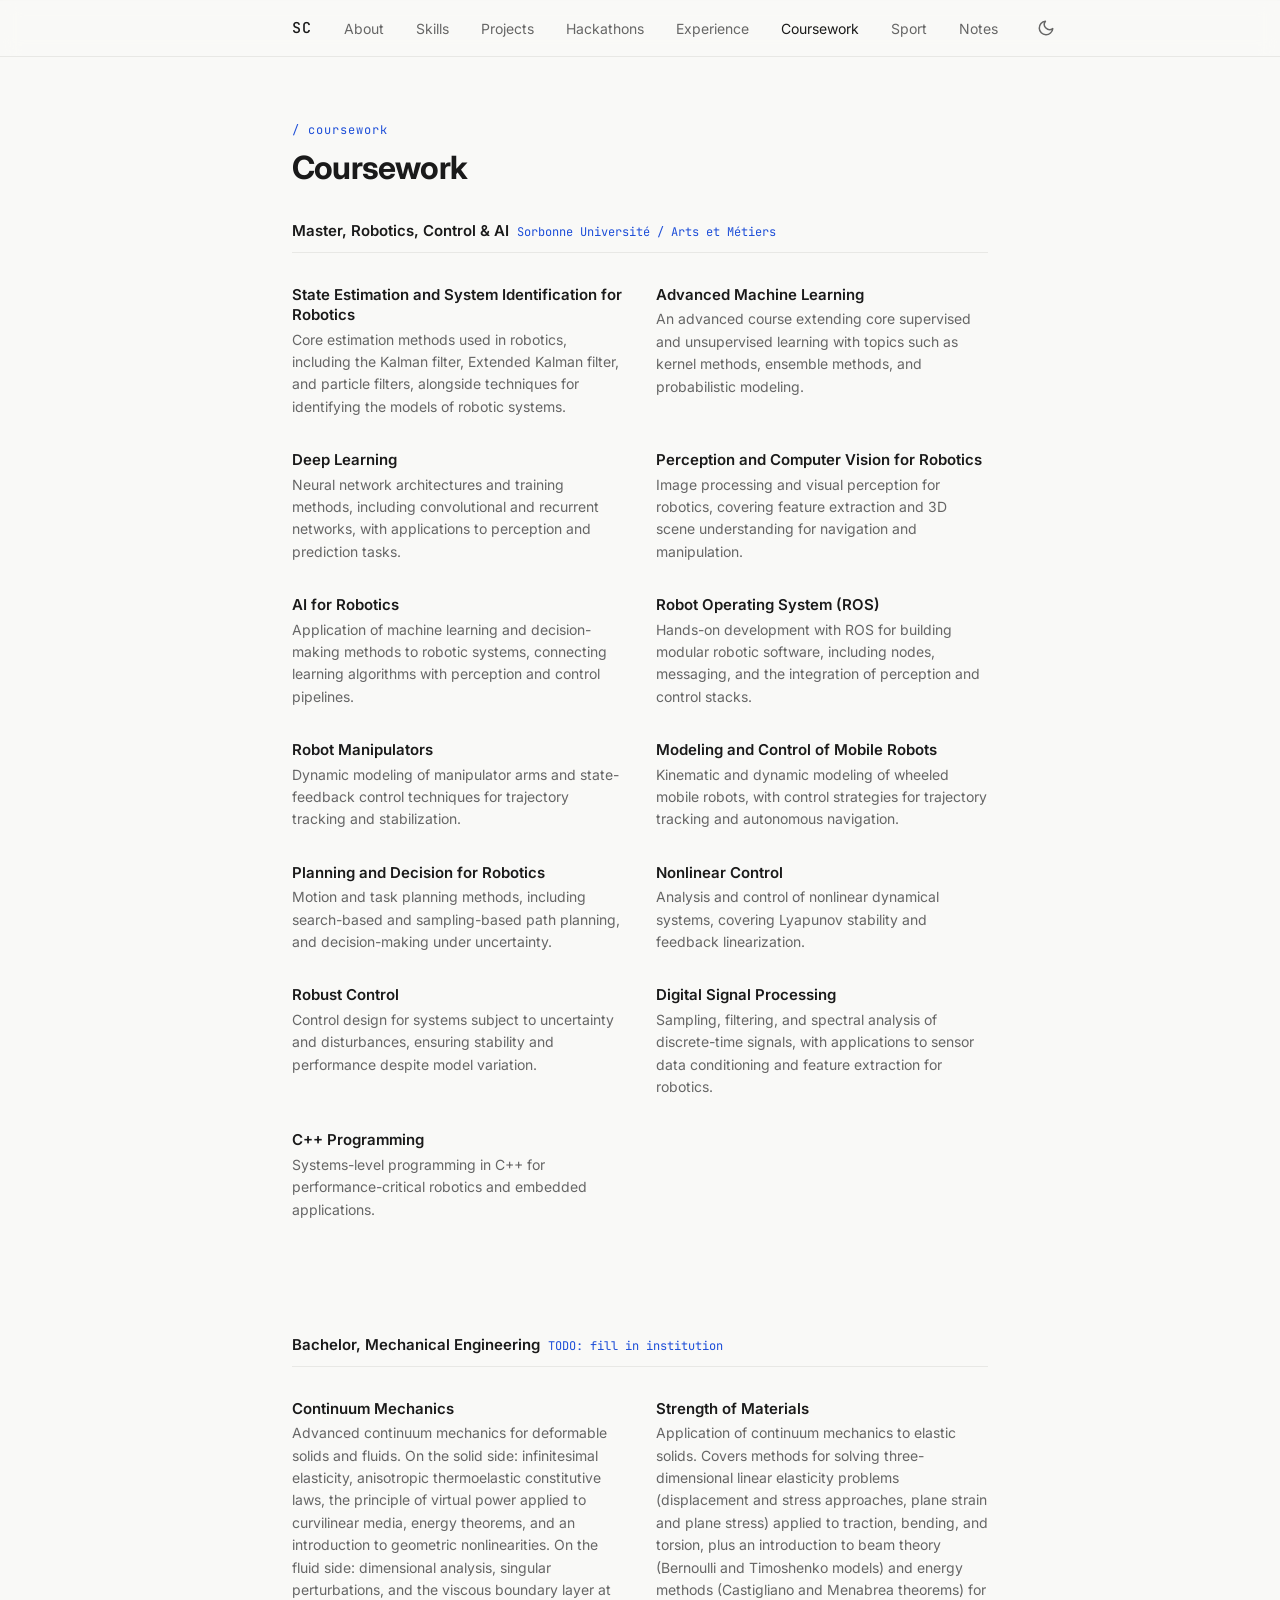
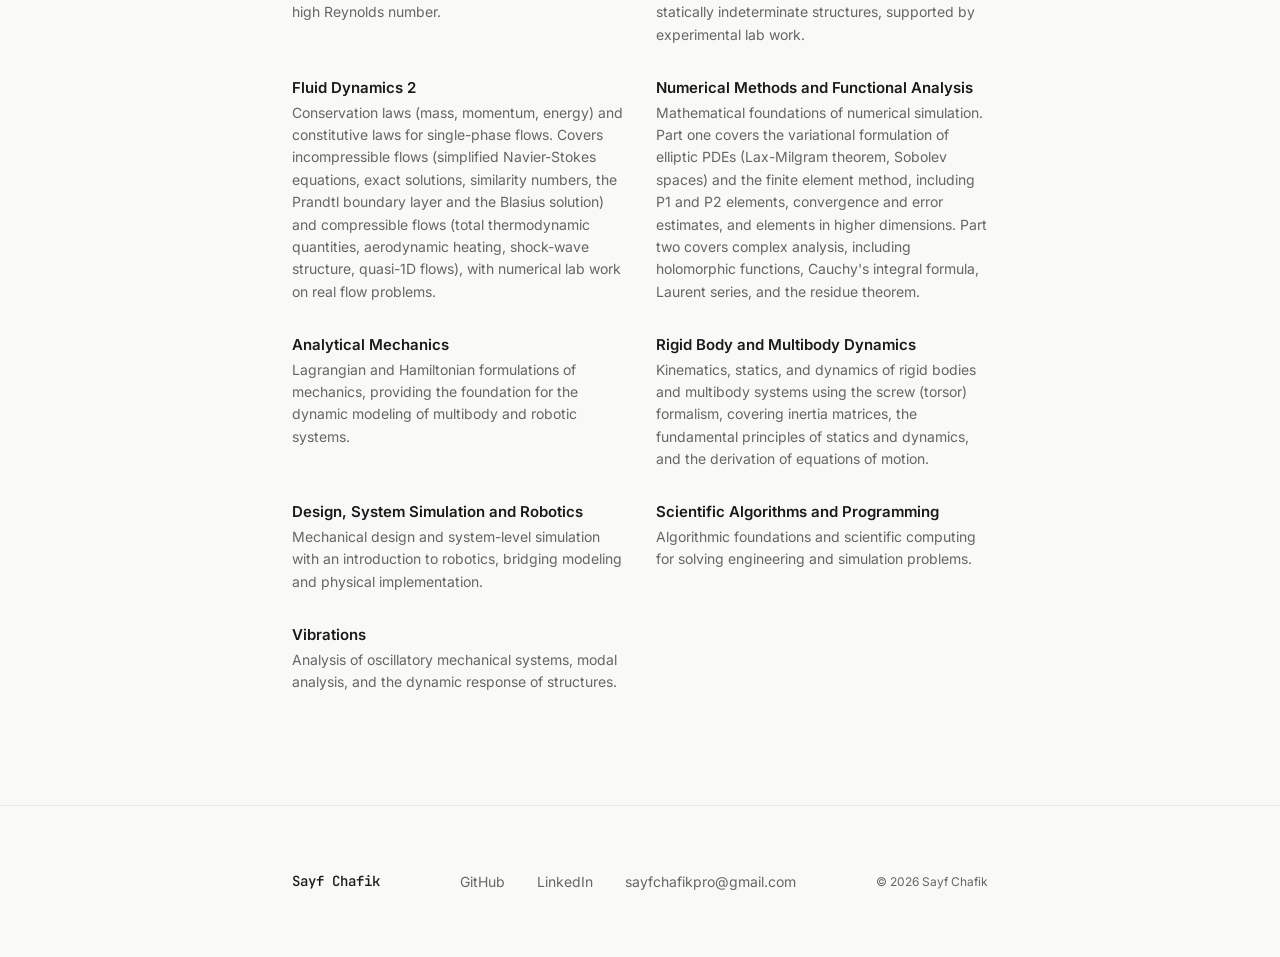
==== academics.html @ 3b920d7c "Move coursework to dedicated academics.html page" ====
<!DOCTYPE html>
<html lang="en" data-theme="light">
<head>
  <meta charset="UTF-8" />
  <meta name="viewport" content="width=device-width, initial-scale=1.0" />
  <title>Coursework | Sayf Chafik</title>
  <meta name="description" content="Relevant coursework from Sayf Chafik's Master's in Robotics, Control and AI (Sorbonne / Arts et Metiers) and Bachelor's in Mechanical Engineering." />
  <meta name="author" content="Sayf Chafik" />
  <link rel="canonical" href="https://sayfchafik.com/academics.html" />

  <script>
    (function () {
      var stored = localStorage.getItem('theme');
      var preferred = window.matchMedia('(prefers-color-scheme: dark)').matches ? 'dark' : 'light';
      document.documentElement.setAttribute('data-theme', stored || preferred);
    })();
  </script>

  <link rel="preconnect" href="https://fonts.googleapis.com" />
  <link rel="preconnect" href="https://fonts.gstatic.com" crossorigin />
  <link href="https://fonts.googleapis.com/css2?family=Inter:wght@400;500;600;700&family=JetBrains+Mono:wght@400;500&display=swap" rel="stylesheet" />
  <link rel="stylesheet" href="style.css" />
</head>
<body>

  <a class="skip-link" href="#main-content">Skip to main content</a>

  <header class="nav-wrapper" role="banner">
    <nav class="nav container" aria-label="Primary navigation">
      <a class="nav-logo" href="index.html" aria-label="Back to home">SC</a>

      <button class="nav-toggle" aria-label="Open menu" aria-expanded="false" aria-controls="nav-links">
        <span></span>
        <span></span>
        <span></span>
      </button>

      <ul class="nav-links" id="nav-links" role="list">
        <li><a href="index.html#about">About</a></li>
        <li><a href="index.html#skills">Skills</a></li>
        <li><a href="index.html#projects">Projects</a></li>
        <li><a href="index.html#hackathons">Hackathons</a></li>
        <li><a href="index.html#experience">Experience</a></li>
        <li><a href="academics.html" class="active">Coursework</a></li>
        <li><a href="index.html#sport">Sport</a></li>
        <li><a href="index.html#writing">Notes</a></li>
      </ul>

      <button class="theme-toggle" aria-label="Toggle dark / light mode">
        <svg class="icon-sun" aria-hidden="true" xmlns="http://www.w3.org/2000/svg" width="18" height="18" viewBox="0 0 24 24" fill="none" stroke="currentColor" stroke-width="2" stroke-linecap="round" stroke-linejoin="round">
          <circle cx="12" cy="12" r="5"/>
          <line x1="12" y1="1" x2="12" y2="3"/><line x1="12" y1="21" x2="12" y2="23"/>
          <line x1="4.22" y1="4.22" x2="5.64" y2="5.64"/><line x1="18.36" y1="18.36" x2="19.78" y2="19.78"/>
          <line x1="1" y1="12" x2="3" y2="12"/><line x1="21" y1="12" x2="23" y2="12"/>
          <line x1="4.22" y1="19.78" x2="5.64" y2="18.36"/><line x1="18.36" y1="5.64" x2="19.78" y2="4.22"/>
        </svg>
        <svg class="icon-moon" aria-hidden="true" xmlns="http://www.w3.org/2000/svg" width="18" height="18" viewBox="0 0 24 24" fill="none" stroke="currentColor" stroke-width="2" stroke-linecap="round" stroke-linejoin="round">
          <path d="M21 12.79A9 9 0 1 1 11.21 3 7 7 0 0 0 21 12.79z"/>
        </svg>
      </button>
    </nav>
  </header>

  <main id="main-content">
    <section class="section section-page" aria-labelledby="academics-heading">
      <div class="container">
        <p class="section-label mono">/ coursework</p>
        <h1 id="academics-heading" class="section-title">Coursework</h1>
        <ul id="academics-list" class="academics-list" aria-label="Relevant coursework">
          <noscript>
            <p>Enable JavaScript to view coursework, or see <a href="data/academics.json">academics.json</a>.</p>
          </noscript>
        </ul>
      </div>
    </section>
  </main>

  <footer class="footer" role="contentinfo">
    <div class="container footer-inner">
      <span class="footer-name mono">Sayf Chafik</span>
      <nav class="footer-links" aria-label="Social and contact links">
        <a href="https://github.com/sayfcha" target="_blank" rel="noopener noreferrer">GitHub</a>
        <a href="https://www.linkedin.com/in/sayf-chafik/" target="_blank" rel="noopener noreferrer">LinkedIn</a>
        <a href="mailto:sayfchafikpro@gmail.com">sayfchafikpro@gmail.com</a>
      </nav>
      <p class="footer-copy">
        <span aria-hidden="true">&copy;</span>
        <span id="year"></span> Sayf Chafik
      </p>
    </div>
  </footer>

  <script src="main.js"></script>
  <script>
    document.getElementById('year').textContent = new Date().getFullYear();
  </script>
</body>
</html>
---- style.css ----
/* ============================================================
   DESIGN TOKENS
   ============================================================ */
:root {
  /* Colors: Light mode */
  --bg:          #f9f9f7;
  --bg-2:        #f2f2ef;
  --text:        #1a1a1a;
  --text-2:      #666666;
  --accent:      #1d4ed8;
  --border:      #e8e8e5;
  --card-bg:     #ffffff;
  --chip-bg:     #f0f0ed;

  /* Typography */
  --font:  'Inter', -apple-system, BlinkMacSystemFont, 'Segoe UI', system-ui, sans-serif;
  --mono:  'JetBrains Mono', 'Fira Code', 'Cascadia Code', ui-monospace, monospace;

  /* Spacing */
  --sp-xs:   0.25rem;
  --sp-sm:   0.5rem;
  --sp-md:   1rem;
  --sp-lg:   2rem;
  --sp-xl:   4rem;
  --sp-2xl:  7rem;

  /* Layout */
  --max-w:       760px;
  --nav-h:       3.5rem;
  --radius:      6px;
  --radius-sm:   4px;

  --transition:  150ms ease;
}

[data-theme="dark"] {
  --bg:          #0f0f0f;
  --bg-2:        #1a1a1a;
  --text:        #ebebeb;
  --text-2:      #888888;
  --accent:      #7eb3f5;
  --border:      #272727;
  --card-bg:     #171717;
  --chip-bg:     #202020;
}


/* ============================================================
   RESET & BASE
   ============================================================ */
*, *::before, *::after {
  box-sizing: border-box;
  margin: 0;
  padding: 0;
}

html {
  scroll-behavior: smooth;
  scroll-padding-top: calc(var(--nav-h) + 1.5rem);
  -webkit-text-size-adjust: 100%;
  text-size-adjust: 100%;
}

body {
  font-family: var(--font);
  font-size: 1rem;
  line-height: 1.65;
  color: var(--text);
  background-color: var(--bg);
  transition: background-color 200ms ease, color 200ms ease;
}

img {
  max-width: 100%;
  display: block;
}

a {
  color: inherit;
  text-decoration: none;
}

ul, ol {
  list-style: none;
}

button {
  cursor: pointer;
  background: none;
  border: none;
  font: inherit;
  color: inherit;
}

/* ============================================================
   ACCESSIBILITY
   ============================================================ */
.skip-link {
  position: absolute;
  top: -100%;
  left: var(--sp-md);
  z-index: 9999;
  background: var(--accent);
  color: #fff;
  padding: 0.5rem 1rem;
  border-radius: var(--radius);
  font-size: 0.875rem;
  font-weight: 600;
  transition: top 200ms ease;
}
.skip-link:focus {
  top: var(--sp-sm);
}

:focus-visible {
  outline: 2px solid var(--accent);
  outline-offset: 3px;
  border-radius: var(--radius-sm);
}

.sr-only {
  position: absolute;
  width: 1px;
  height: 1px;
  overflow: hidden;
  clip: rect(0 0 0 0);
  white-space: nowrap;
}


/* ============================================================
   UTILITIES
   ============================================================ */
.container {
  width: 100%;
  max-width: var(--max-w);
  margin: 0 auto;
  padding: 0 var(--sp-lg);
}

.mono {
  font-family: var(--mono);
}


/* ============================================================
   NAVIGATION
   ============================================================ */
.nav-wrapper {
  position: fixed;
  inset: 0 0 auto 0;
  z-index: 100;
  background: color-mix(in srgb, var(--bg) 85%, transparent);
  backdrop-filter: blur(10px);
  -webkit-backdrop-filter: blur(10px);
  border-bottom: 1px solid var(--border);
  transition: background 200ms ease;
}

.nav {
  display: flex;
  align-items: center;
  height: var(--nav-h);
  gap: var(--sp-lg);
}

.nav-logo {
  font-family: var(--mono);
  font-size: 0.9375rem;
  font-weight: 500;
  letter-spacing: 0.06em;
  color: var(--text);
  flex-shrink: 0;
  transition: color var(--transition);
}
.nav-logo:hover { color: var(--accent); }

.nav-links {
  display: flex;
  align-items: center;
  gap: var(--sp-lg);
  flex: 1;
}

.nav-links a {
  font-size: 0.875rem;
  color: var(--text-2);
  white-space: nowrap;
  transition: color var(--transition);
}
.nav-links a:hover,
.nav-links a.active {
  color: var(--text);
}

.theme-toggle {
  margin-left: auto;
  display: flex;
  align-items: center;
  justify-content: center;
  width: 2rem;
  height: 2rem;
  flex-shrink: 0;
  color: var(--text-2);
  border-radius: var(--radius-sm);
  transition: color var(--transition);
}
.theme-toggle:hover { color: var(--text); }
.theme-toggle svg { display: block; }

/* Show sun in dark mode, moon in light mode */
[data-theme="light"] .icon-sun  { display: none; }
[data-theme="light"] .icon-moon { display: block; }
[data-theme="dark"]  .icon-sun  { display: block; }
[data-theme="dark"]  .icon-moon { display: none; }

.nav-toggle {
  display: none;
  flex-direction: column;
  justify-content: center;
  gap: 5px;
  width: 2rem;
  height: 2rem;
  flex-shrink: 0;
}
.nav-toggle span {
  display: block;
  width: 20px;
  height: 2px;
  background: var(--text);
  border-radius: 1px;
  transition: transform 200ms ease, opacity 200ms ease;
}
.nav-toggle[aria-expanded="true"] span:nth-child(1) {
  transform: translateY(7px) rotate(45deg);
}
.nav-toggle[aria-expanded="true"] span:nth-child(2) {
  opacity: 0;
}
.nav-toggle[aria-expanded="true"] span:nth-child(3) {
  transform: translateY(-7px) rotate(-45deg);
}


/* ============================================================
   SECTION SHELL
   ============================================================ */
.section {
  padding: var(--sp-2xl) 0;
  border-top: 1px solid var(--border);
}

.section-full {
  min-height: 100svh;
  display: flex;
  align-items: center;
  padding-top: calc(var(--nav-h) + var(--sp-xl));
  padding-bottom: var(--sp-xl);
}

.section-page {
  padding-top: calc(var(--nav-h) + var(--sp-xl));
}

.section-label {
  font-size: 0.75rem;
  letter-spacing: 0.08em;
  color: var(--accent);
  margin-bottom: var(--sp-sm);
}

.section-title {
  font-size: clamp(1.5rem, 3vw, 2rem);
  font-weight: 700;
  letter-spacing: -0.025em;
  color: var(--text);
  margin-bottom: var(--sp-lg);
  line-height: 1.2;
}


/* ============================================================
   HERO
   ============================================================ */
.hero-inner {
  display: flex;
  align-items: flex-start;
  justify-content: space-between;
  gap: var(--sp-2xl);
}

.hero-text {
  flex: 1;
  min-width: 0;
}

.hero-label {
  font-size: 0.8125rem;
  color: var(--text-2);
  letter-spacing: 0.04em;
  margin-bottom: var(--sp-md);
}

.hero-name {
  font-size: clamp(3rem, 8vw, 5.5rem);
  font-weight: 700;
  letter-spacing: -0.045em;
  line-height: 1.04;
  color: var(--text);
  margin-bottom: var(--sp-lg);
}

.hero-intro {
  font-size: 1.0625rem;
  line-height: 1.65;
  color: var(--text-2);
  max-width: 52ch;
  margin-bottom: var(--sp-xl);
}

.hero-links {
  display: flex;
  flex-wrap: wrap;
  gap: var(--sp-sm);
}

.hero-link {
  display: inline-flex;
  align-items: center;
  gap: 0.4rem;
  padding: 0.5rem 0.9rem;
  border: 1px solid var(--border);
  border-radius: var(--radius);
  font-size: 0.875rem;
  color: var(--text-2);
  transition: border-color var(--transition), color var(--transition), background-color var(--transition);
}
.hero-link svg { flex-shrink: 0; }
.hero-link:hover {
  border-color: var(--text-2);
  color: var(--text);
}
.hero-link--accent {
  border-color: var(--accent);
  color: var(--accent);
}
.hero-link--accent:hover {
  background-color: var(--accent);
  color: #fff;
  border-color: var(--accent);
}

.hero-avatar {
  flex-shrink: 0;
  position: relative;
}

.hero-avatar img {
  width: 160px;
  height: 160px;
  object-fit: cover;
  border-radius: var(--radius);
  border: 1px solid var(--border);
}

.avatar-fallback {
  display: none;
  width: 160px;
  height: 160px;
  border-radius: var(--radius);
  border: 1px solid var(--border);
  background: var(--bg-2);
  align-items: center;
  justify-content: center;
  font-family: var(--mono);
  font-size: 1.75rem;
  font-weight: 500;
  letter-spacing: 0.05em;
  color: var(--text-2);
}


/* ============================================================
   ABOUT
   ============================================================ */
.about-text {
  display: flex;
  flex-direction: column;
  gap: var(--sp-md);
  max-width: 62ch;
}

.about-text p {
  color: var(--text-2);
  line-height: 1.72;
}


/* ============================================================
   SKILLS
   ============================================================ */
.skills-grid {
  display: grid;
  grid-template-columns: repeat(auto-fill, minmax(230px, 1fr));
  gap: var(--sp-md);
}

.skill-card {
  padding: var(--sp-md) var(--sp-lg);
  border: 1px solid var(--border);
  border-radius: var(--radius);
  background: var(--card-bg);
}

.skill-card-title {
  font-size: 0.6875rem;
  font-weight: 600;
  text-transform: uppercase;
  letter-spacing: 0.1em;
  color: var(--text-2);
  margin-bottom: var(--sp-md);
}

.skill-tags {
  display: flex;
  flex-wrap: wrap;
  gap: var(--sp-xs) var(--sp-sm);
}

.chip {
  display: inline-block;
  font-family: var(--mono);
  font-size: 0.75rem;
  line-height: 1;
  padding: 0.3rem 0.55rem;
  border: 1px solid var(--border);
  border-radius: var(--radius-sm);
  background: var(--chip-bg);
  color: var(--text);
  transition: border-color var(--transition), color var(--transition);
  white-space: nowrap;
}
.chip:hover {
  border-color: var(--accent);
  color: var(--accent);
}


/* ============================================================
   PROJECTS
   ============================================================ */
.projects-list {
  display: flex;
  flex-direction: column;
  list-style: none;
}

.project-row {
  display: flex;
  flex-direction: column;
  gap: var(--sp-sm);
  padding: var(--sp-lg) 0;
  border-bottom: 1px solid var(--border);
}
.project-row:first-child {
  border-top: 1px solid var(--border);
}

.project-row-top {
  display: flex;
  align-items: baseline;
  justify-content: space-between;
  gap: var(--sp-md);
}

.project-row-name {
  font-size: 1rem;
  font-weight: 600;
  letter-spacing: -0.01em;
  color: var(--text);
}

.project-row-links {
  display: flex;
  align-items: center;
  gap: var(--sp-sm);
  flex-shrink: 0;
}

.project-ext-link {
  display: flex;
  align-items: center;
  color: var(--text-2);
  transition: color var(--transition);
}
.project-ext-link svg { width: 1rem; height: 1rem; }
.project-ext-link:hover { color: var(--text); }

.project-row-summary {
  font-size: 0.9375rem;
  color: var(--text-2);
  line-height: 1.5;
  max-width: 60ch;
}

.project-row-stack {
  display: flex;
  flex-wrap: wrap;
  gap: var(--sp-xs) 0.375rem;
}


/* ============================================================
   EXPERIENCE TIMELINE
   ============================================================ */
.timeline {
  position: relative;
  padding-left: 1.375rem;
}

.timeline::before {
  content: '';
  position: absolute;
  left: 0;
  top: 0.625rem;
  bottom: 0;
  width: 1px;
  background: var(--border);
}

.timeline-item {
  position: relative;
  padding-bottom: var(--sp-xl);
}
.timeline-item:last-child {
  padding-bottom: 0;
}

.timeline-item::before {
  content: '';
  position: absolute;
  left: calc(-1.375rem - 4px);
  top: 0.5625rem;
  width: 9px;
  height: 9px;
  border-radius: 50%;
  background: var(--bg);
  border: 2px solid var(--text-2);
}

.timeline-header {
  display: flex;
  flex-wrap: wrap;
  align-items: baseline;
  column-gap: var(--sp-sm);
  row-gap: 0;
  margin-bottom: var(--sp-xs);
}

.timeline-role {
  font-size: 1.0625rem;
  font-weight: 600;
  color: var(--text);
}

.timeline-sep {
  font-size: 0.8125rem;
  color: var(--text-2);
}

.timeline-org {
  font-size: 0.9375rem;
  font-weight: 500;
  color: var(--accent);
  transition: opacity var(--transition);
}
a.timeline-org:hover { opacity: 0.75; }

.timeline-meta {
  display: flex;
  flex-wrap: wrap;
  gap: var(--sp-sm);
  margin-bottom: var(--sp-md);
}

.timeline-dates,
.timeline-location {
  font-family: var(--mono);
  font-size: 0.75rem;
  color: var(--text-2);
}

.timeline-location::before {
  content: '·';
  margin-right: var(--sp-sm);
  color: var(--border);
}

.timeline-bullets {
  display: flex;
  flex-direction: column;
  gap: 0.4rem;
}

.timeline-bullet {
  position: relative;
  padding-left: 1rem;
  font-size: 0.9375rem;
  color: var(--text-2);
  line-height: 1.55;
}
.timeline-bullet::before {
  content: '';
  position: absolute;
  left: 0;
  top: 0.65em;
  width: 5px;
  height: 1px;
  background: var(--text-2);
  opacity: 0.4;
}


/* ============================================================
   ACADEMICS
   ============================================================ */
.academics-list {
  display: flex;
  flex-direction: column;
  gap: var(--sp-2xl);
  list-style: none;
}

.academics-level-header {
  display: flex;
  flex-wrap: wrap;
  align-items: baseline;
  gap: var(--sp-sm);
  margin-bottom: var(--sp-lg);
  padding-bottom: var(--sp-sm);
  border-bottom: 1px solid var(--border);
}

.academics-level-name {
  font-size: 0.9375rem;
  font-weight: 600;
  color: var(--text);
}

.academics-level-institution {
  font-family: var(--mono);
  font-size: 0.75rem;
  color: var(--accent);
}

.academics-courses {
  display: grid;
  grid-template-columns: repeat(2, 1fr);
  gap: var(--sp-lg);
  list-style: none;
}

.academics-item {
  display: flex;
  flex-direction: column;
  gap: 0.2rem;
}

.academics-code {
  font-family: var(--mono);
  font-size: 0.75rem;
  font-weight: 500;
  color: var(--accent);
  letter-spacing: 0.03em;
}

.academics-title {
  font-size: 0.9375rem;
  font-weight: 600;
  color: var(--text);
  line-height: 1.35;
}

.academics-desc {
  font-size: 0.875rem;
  color: var(--text-2);
  line-height: 1.6;
}


/* ============================================================
   HACKATHONS
   ============================================================ */
.hackathons-list {
  display: flex;
  flex-direction: column;
}

.hackathon-item {
  display: grid;
  grid-template-rows: auto auto auto auto;
  padding: var(--sp-lg) 0;
  border-bottom: 1px solid var(--border);
  gap: var(--sp-xs);
}
.hackathon-item:first-child {
  border-top: 1px solid var(--border);
}

.hackathon-top {
  display: flex;
  align-items: baseline;
  justify-content: space-between;
  gap: var(--sp-md);
  flex-wrap: wrap;
}

.hackathon-name {
  font-size: 1.0625rem;
  font-weight: 600;
  letter-spacing: -0.015em;
  color: var(--text);
}

.hackathon-rank {
  font-family: var(--mono);
  font-size: 0.75rem;
  font-weight: 500;
  color: var(--accent);
  white-space: nowrap;
  flex-shrink: 0;
}

.hackathon-meta {
  font-family: var(--mono);
  font-size: 0.75rem;
  color: var(--text-2);
}

.hackathon-meta span + span::before {
  content: ' · ';
}

.hackathon-what {
  font-size: 0.9375rem;
  color: var(--text-2);
  line-height: 1.55;
  padding-top: var(--sp-xs);
}

.hackathon-stack {
  display: flex;
  flex-wrap: wrap;
  gap: var(--sp-xs) 0.375rem;
  padding-top: var(--sp-xs);
}

.hackathon-link {
  display: inline-flex;
  align-items: center;
  gap: 0.3rem;
  font-family: var(--mono);
  font-size: 0.7188rem;
  color: var(--text-2);
  border: 1px solid var(--border);
  border-radius: var(--radius-sm);
  padding: 0.2rem 0.55rem;
  margin-top: var(--sp-xs);
  align-self: flex-start;
  transition: color var(--transition), border-color var(--transition);
}
.hackathon-link svg { width: 0.875rem; height: 0.875rem; }
.hackathon-link:hover {
  color: var(--text);
  border-color: var(--text-2);
}


/* ============================================================
   SPORT
   ============================================================ */
.sport-list {
  display: flex;
  flex-direction: column;
}

.sport-item {
  display: flex;
  align-items: baseline;
  gap: var(--sp-md);
  padding: var(--sp-md) 0;
  border-bottom: 1px solid var(--border);
  flex-wrap: wrap;
}
.sport-item:first-child {
  border-top: 1px solid var(--border);
}

.sport-discipline {
  font-family: var(--mono);
  font-size: 0.8125rem;
  font-weight: 500;
  color: var(--text);
  min-width: 8rem;
  flex-shrink: 0;
}

.sport-detail {
  font-size: 0.9375rem;
  color: var(--text-2);
  flex: 1;
}

.sport-stat {
  font-family: var(--mono);
  font-size: 0.875rem;
  font-weight: 500;
  color: var(--accent);
  white-space: nowrap;
}

.sport-note {
  font-size: 0.8125rem;
  color: var(--text-2);
  font-style: italic;
  width: 100%;
  padding-left: calc(8rem + var(--sp-md));
}


/* ============================================================
   WRITING
   ============================================================ */
.writing-empty {
  font-size: 0.9375rem;
  color: var(--text-2);
  font-style: italic;
}

.writing-list {
  display: flex;
  flex-direction: column;
}

.writing-item {
  display: flex;
  align-items: baseline;
  gap: var(--sp-lg);
  padding: var(--sp-sm) 0;
  border-bottom: 1px solid var(--border);
}
.writing-item:first-child {
  border-top: 1px solid var(--border);
}

.writing-item time {
  font-size: 0.75rem;
  color: var(--text-2);
  flex-shrink: 0;
}

.writing-item a {
  font-size: 0.9375rem;
  color: var(--text);
  transition: color var(--transition);
}
.writing-item a:hover { color: var(--accent); }


/* ============================================================
   FOOTER
   ============================================================ */
.footer {
  border-top: 1px solid var(--border);
  padding: var(--sp-xl) 0;
}

.footer-inner {
  display: flex;
  flex-wrap: wrap;
  align-items: center;
  justify-content: space-between;
  gap: var(--sp-md) var(--sp-lg);
}

.footer-name {
  font-size: 0.875rem;
  font-weight: 500;
  color: var(--text);
}

.footer-links {
  display: flex;
  flex-wrap: wrap;
  gap: var(--sp-lg);
}

.footer-links a {
  font-size: 0.875rem;
  color: var(--text-2);
  transition: color var(--transition);
}
.footer-links a:hover { color: var(--text); }

.footer-copy {
  font-size: 0.75rem;
  color: var(--text-2);
}


/* ============================================================
   FADE-IN ANIMATION
   ============================================================ */
@media (prefers-reduced-motion: no-preference) {
  .fade-in {
    opacity: 0;
    transform: translateY(14px);
    transition: opacity 480ms ease, transform 480ms ease;
  }
  .fade-in.visible {
    opacity: 1;
    transform: none;
  }
}


/* ============================================================
   RESPONSIVE: TABLET
   ============================================================ */
@media (max-width: 720px) {
  :root {
    --sp-2xl: 4rem;
    --sp-xl:  2.5rem;
  }

  .academics-courses {
    grid-template-columns: 1fr;
  }
}


/* ============================================================
   RESPONSIVE: MOBILE
   ============================================================ */
@media (max-width: 560px) {
  :root {
    --sp-lg: 1.25rem;
  }

  .container {
    padding: 0 var(--sp-md);
  }

  /* Hamburger nav */
  .nav-toggle {
    display: flex;
    margin-left: auto;
  }

  .theme-toggle {
    order: 3;
  }

  .nav-links {
    display: none;
    position: fixed;
    inset: var(--nav-h) 0 auto 0;
    flex-direction: column;
    align-items: flex-start;
    gap: var(--sp-sm);
    padding: var(--sp-md) var(--sp-lg);
    background: var(--bg);
    border-bottom: 1px solid var(--border);
    z-index: 99;
  }
  .nav-links.open {
    display: flex;
  }
  .nav-links a {
    font-size: 1rem;
    padding: var(--sp-xs) 0;
  }

  /* Hero stacks: avatar above, text below */
  .hero-inner {
    flex-direction: column-reverse;
    gap: var(--sp-lg);
  }

  .hero-avatar img,
  .avatar-fallback {
    width: 100px;
    height: 100px;
  }

  .hero-name {
    font-size: clamp(2.75rem, 13vw, 3.5rem);
  }

  /* Skills: single column */
  .skills-grid {
    grid-template-columns: 1fr;
  }

  /* Sport: stack on mobile */
  .sport-discipline {
    min-width: unset;
    width: 100%;
  }
  .sport-note {
    padding-left: 0;
  }

  /* Footer */
  .footer-inner {
    flex-direction: column;
    align-items: flex-start;
  }
}
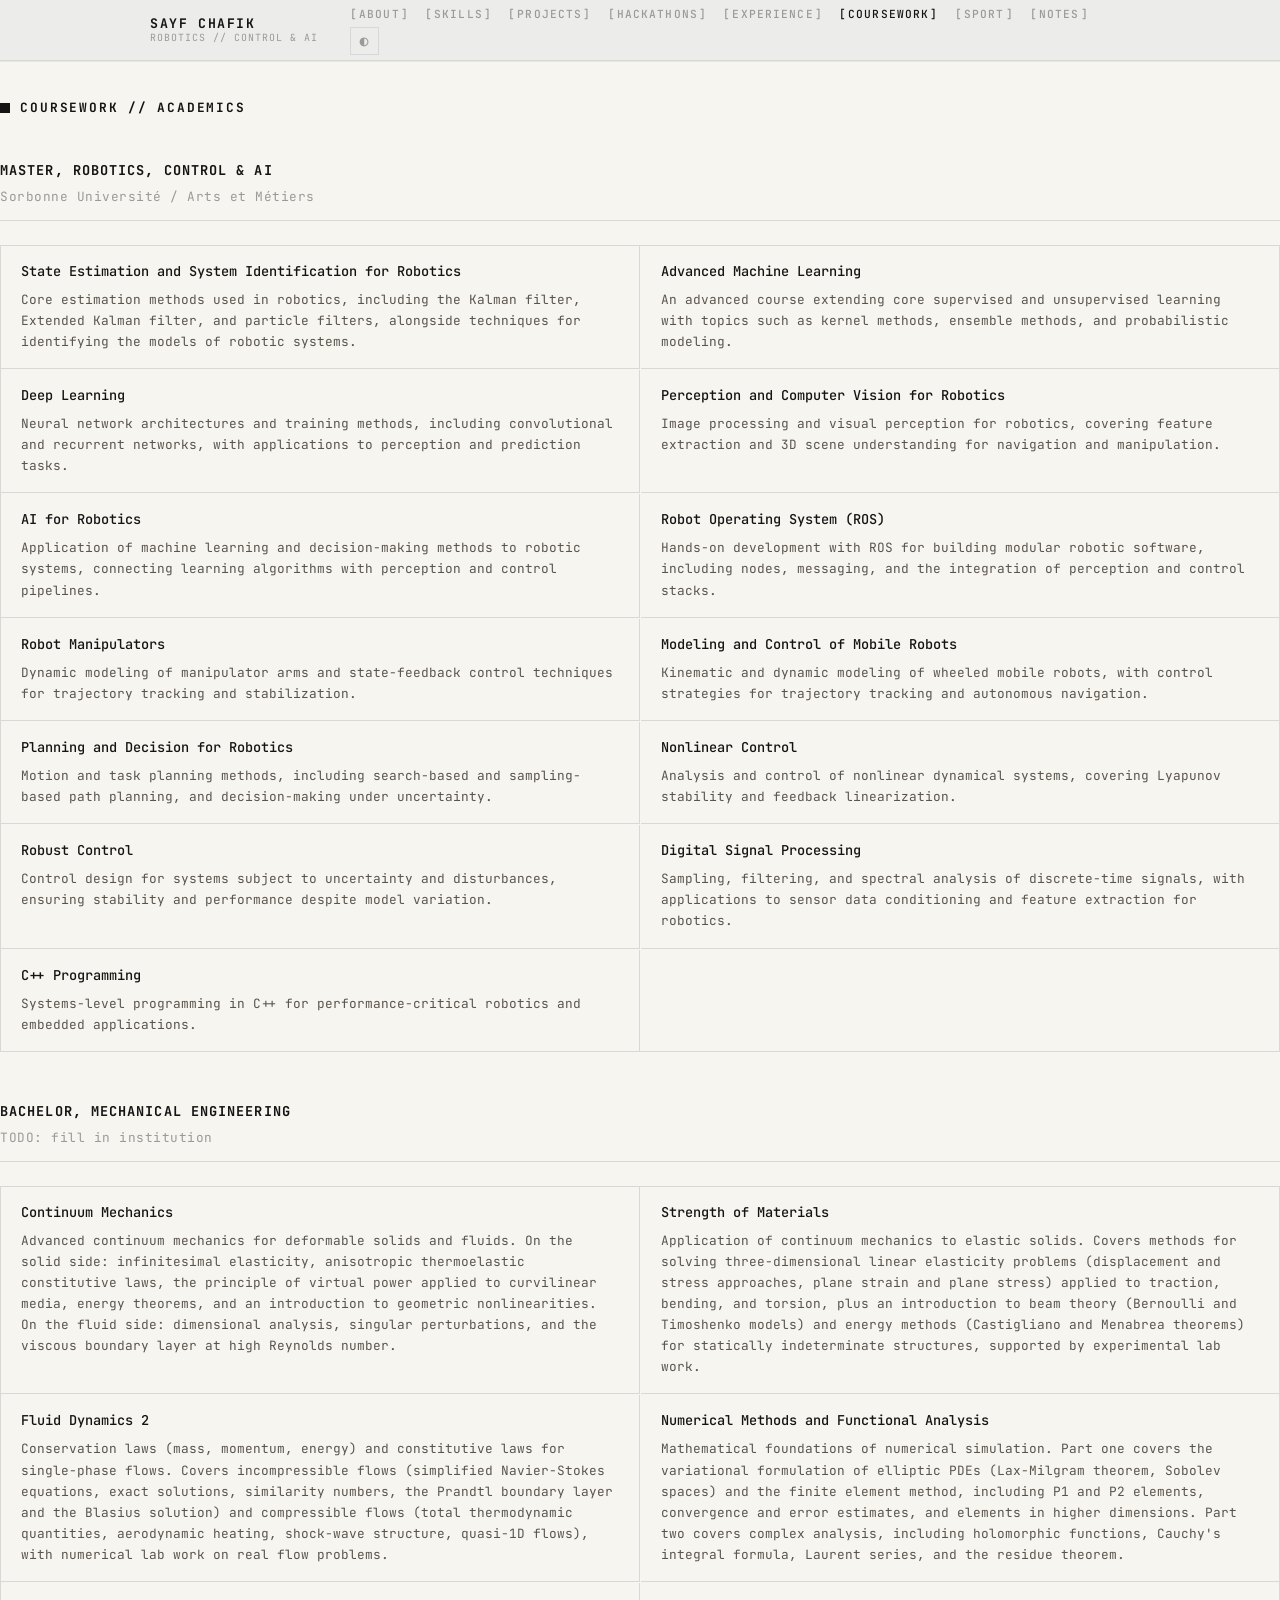
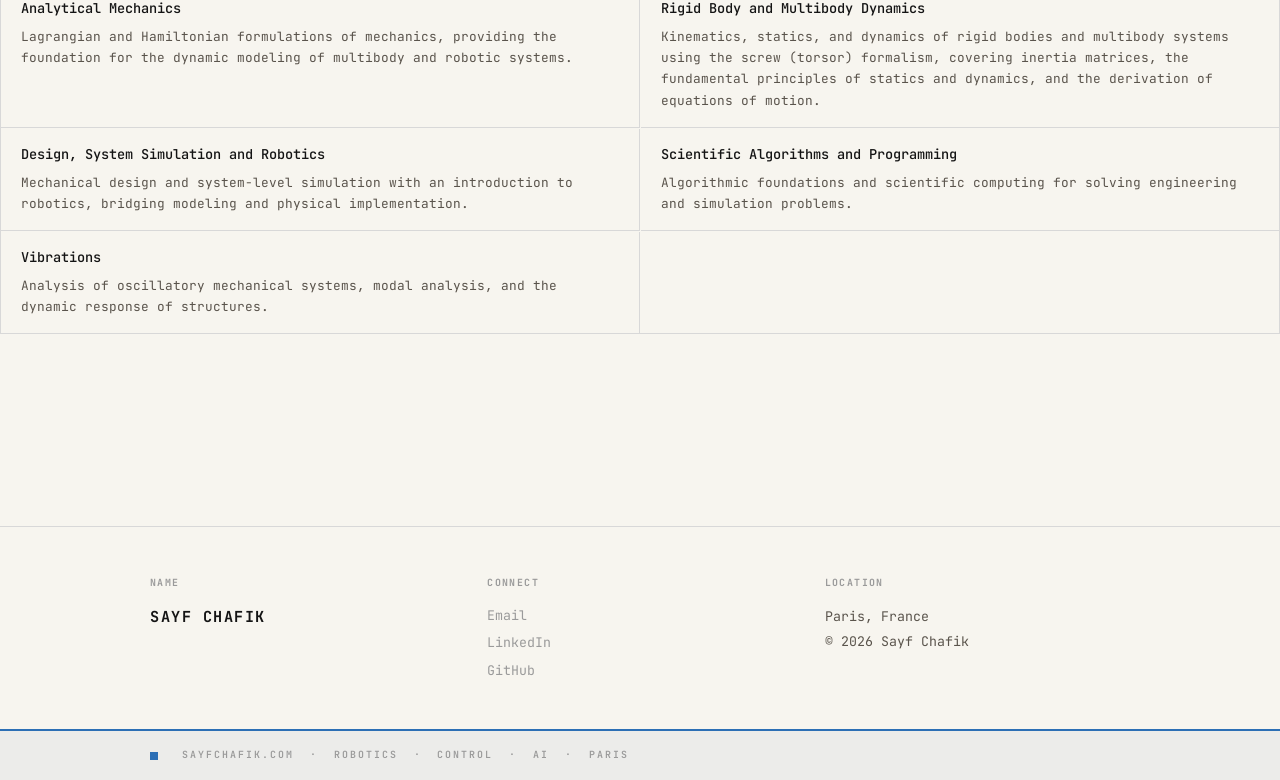
==== commit 0100824b: "Apply terminal/editorial redesign across all core files Full redesign to JetBrains Mono + Newsreader" ====
--- a/academics.html
+++ b/academics.html
@@ -8,91 +8,100 @@
   <meta name="author" content="Sayf Chafik" />
   <link rel="canonical" href="https://sayfchafik.com/academics.html" />
 
+  <!-- Prevent theme flash -->
   <script>
     (function () {
-      var stored = localStorage.getItem('theme');
-      var preferred = window.matchMedia('(prefers-color-scheme: dark)').matches ? 'dark' : 'light';
-      document.documentElement.setAttribute('data-theme', stored || preferred);
+      var s = localStorage.getItem('theme');
+      var p = window.matchMedia('(prefers-color-scheme: dark)').matches ? 'dark' : 'light';
+      document.documentElement.setAttribute('data-theme', s || p);
     })();
   </script>
 
   <link rel="preconnect" href="https://fonts.googleapis.com" />
   <link rel="preconnect" href="https://fonts.gstatic.com" crossorigin />
-  <link href="https://fonts.googleapis.com/css2?family=Inter:wght@400;500;600;700&family=JetBrains+Mono:wght@400;500&display=swap" rel="stylesheet" />
+  <link href="https://fonts.googleapis.com/css2?family=JetBrains+Mono:wght@400;500;700&family=Newsreader:ital,wght@0,400;0,600;1,400&display=swap" rel="stylesheet" />
   <link rel="stylesheet" href="style.css" />
 </head>
 <body>
 
-  <a class="skip-link" href="#main-content">Skip to main content</a>
+  <a class="skip-link" href="#main-content">Skip to content</a>
 
-  <header class="nav-wrapper" role="banner">
-    <nav class="nav container" aria-label="Primary navigation">
-      <a class="nav-logo" href="index.html" aria-label="Back to home">SC</a>
+  <header class="site-header" role="banner">
+    <div class="header-inner">
 
-      <button class="nav-toggle" aria-label="Open menu" aria-expanded="false" aria-controls="nav-links">
-        <span></span>
-        <span></span>
-        <span></span>
+      <a class="header-brand" href="index.html" aria-label="Back to home">
+        <span class="header-name">Sayf Chafik</span>
+        <span class="header-sub">Robotics // Control &amp; AI</span>
+      </a>
+
+      <button class="nav-toggle" aria-label="Open menu" aria-expanded="false" aria-controls="main-nav">
+        <span></span><span></span><span></span>
       </button>
 
-      <ul class="nav-links" id="nav-links" role="list">
-        <li><a href="index.html#about">About</a></li>
-        <li><a href="index.html#skills">Skills</a></li>
-        <li><a href="index.html#projects">Projects</a></li>
-        <li><a href="index.html#hackathons">Hackathons</a></li>
-        <li><a href="index.html#experience">Experience</a></li>
-        <li><a href="academics.html" class="active">Coursework</a></li>
-        <li><a href="index.html#sport">Sport</a></li>
-        <li><a href="index.html#writing">Notes</a></li>
-      </ul>
+      <nav class="header-nav" id="main-nav" aria-label="Primary navigation">
+        <a class="bracket-link" href="index.html#about">About</a>
+        <a class="bracket-link" href="index.html#skills">Skills</a>
+        <a class="bracket-link" href="index.html#projects">Projects</a>
+        <a class="bracket-link" href="index.html#hackathons">Hackathons</a>
+        <a class="bracket-link" href="index.html#experience">Experience</a>
+        <a class="bracket-link active" href="academics.html">Coursework</a>
+        <a class="bracket-link" href="index.html#sport">Sport</a>
+        <a class="bracket-link" href="index.html#writing">Notes</a>
+        <button class="theme-btn" id="theme-toggle" aria-label="Toggle dark / light mode">&#x25D0;</button>
+      </nav>
 
-      <button class="theme-toggle" aria-label="Toggle dark / light mode">
-        <svg class="icon-sun" aria-hidden="true" xmlns="http://www.w3.org/2000/svg" width="18" height="18" viewBox="0 0 24 24" fill="none" stroke="currentColor" stroke-width="2" stroke-linecap="round" stroke-linejoin="round">
-          <circle cx="12" cy="12" r="5"/>
-          <line x1="12" y1="1" x2="12" y2="3"/><line x1="12" y1="21" x2="12" y2="23"/>
-          <line x1="4.22" y1="4.22" x2="5.64" y2="5.64"/><line x1="18.36" y1="18.36" x2="19.78" y2="19.78"/>
-          <line x1="1" y1="12" x2="3" y2="12"/><line x1="21" y1="12" x2="23" y2="12"/>
-          <line x1="4.22" y1="19.78" x2="5.64" y2="18.36"/><line x1="18.36" y1="5.64" x2="19.78" y2="4.22"/>
-        </svg>
-        <svg class="icon-moon" aria-hidden="true" xmlns="http://www.w3.org/2000/svg" width="18" height="18" viewBox="0 0 24 24" fill="none" stroke="currentColor" stroke-width="2" stroke-linecap="round" stroke-linejoin="round">
-          <path d="M21 12.79A9 9 0 1 1 11.21 3 7 7 0 0 0 21 12.79z"/>
-        </svg>
-      </button>
-    </nav>
+    </div>
   </header>
 
   <main id="main-content">
-    <section class="section section-page" aria-labelledby="academics-heading">
+    <section class="section" aria-labelledby="academics-heading">
       <div class="container">
-        <p class="section-label mono">/ coursework</p>
-        <h1 id="academics-heading" class="section-title">Coursework</h1>
+
+        <div class="s-head">
+          <span class="s-head-sq" aria-hidden="true"></span>
+          <span class="s-head-label" id="academics-heading">Coursework // Academics</span>
+        </div>
+
         <ul id="academics-list" class="academics-list" aria-label="Relevant coursework">
           <noscript>
-            <p>Enable JavaScript to view coursework, or see <a href="data/academics.json">academics.json</a>.</p>
+            <li>Enable JavaScript to view coursework, or open <a href="data/academics.json">academics.json</a>.</li>
           </noscript>
         </ul>
+
       </div>
     </section>
   </main>
 
   <footer class="footer" role="contentinfo">
-    <div class="container footer-inner">
-      <span class="footer-name mono">Sayf Chafik</span>
-      <nav class="footer-links" aria-label="Social and contact links">
-        <a href="https://github.com/sayfcha" target="_blank" rel="noopener noreferrer">GitHub</a>
-        <a href="https://www.linkedin.com/in/sayf-chafik/" target="_blank" rel="noopener noreferrer">LinkedIn</a>
-        <a href="mailto:sayfchafikpro@gmail.com">sayfchafikpro@gmail.com</a>
-      </nav>
-      <p class="footer-copy">
-        <span aria-hidden="true">&copy;</span>
-        <span id="year"></span> Sayf Chafik
-      </p>
+    <div class="footer-cols">
+      <div>
+        <p class="footer-col-label">Name</p>
+        <p class="footer-name">Sayf Chafik</p>
+      </div>
+      <div>
+        <p class="footer-col-label">Connect</p>
+        <nav class="footer-links-list" aria-label="Contact links">
+          <a href="mailto:sayfchafikpro@gmail.com">Email</a>
+          <a href="https://www.linkedin.com/in/sayf-chafik/" target="_blank" rel="noopener noreferrer">LinkedIn</a>
+          <a href="https://github.com/sayfcha" target="_blank" rel="noopener noreferrer">GitHub</a>
+        </nav>
+      </div>
+      <div>
+        <p class="footer-col-label">Location</p>
+        <p class="footer-location">
+          Paris, France<br>
+          &copy; <span id="year"></span> Sayf Chafik
+        </p>
+      </div>
+    </div>
+    <div class="footer-band">
+      <div class="footer-band-inner">
+        <span class="footer-band-sq" aria-hidden="true"></span>
+        <span class="footer-band-text">sayfchafik.com &nbsp;·&nbsp; Robotics &nbsp;·&nbsp; Control &nbsp;·&nbsp; AI &nbsp;·&nbsp; Paris</span>
+      </div>
     </div>
   </footer>
 
   <script src="main.js"></script>
-  <script>
-    document.getElementById('year').textContent = new Date().getFullYear();
-  </script>
 </body>
 </html>
--- a/style.css
+++ b/style.css
@@ -1,58 +1,44 @@
 /* ============================================================
-   DESIGN TOKENS
+   TOKENS
    ============================================================ */
 :root {
-  /* Colors: Light mode */
-  --bg:          #f9f9f7;
-  --bg-2:        #f2f2ef;
-  --text:        #1a1a1a;
-  --text-2:      #666666;
-  --accent:      #1d4ed8;
-  --border:      #e8e8e5;
-  --card-bg:     #ffffff;
-  --chip-bg:     #f0f0ed;
-
-  /* Typography */
-  --font:  'Inter', -apple-system, BlinkMacSystemFont, 'Segoe UI', system-ui, sans-serif;
-  --mono:  'JetBrains Mono', 'Fira Code', 'Cascadia Code', ui-monospace, monospace;
-
-  /* Spacing */
-  --sp-xs:   0.25rem;
-  --sp-sm:   0.5rem;
-  --sp-md:   1rem;
-  --sp-lg:   2rem;
-  --sp-xl:   4rem;
-  --sp-2xl:  7rem;
-
-  /* Layout */
-  --max-w:       760px;
-  --nav-h:       3.5rem;
-  --radius:      6px;
-  --radius-sm:   4px;
-
-  --transition:  150ms ease;
+  --paper:         #F7F5EF;
+  --paper-header:  #ECECEA;
+  --ink:           #141414;
+  --ink-body:      #5A544C;
+  --muted:         #9A9A9A;
+  --accent:        #2C6FB5;
+  --accent-dot:    #2B7FD6;
+  --badge-bg:      #E3EEF8;
+  --border:        #D8D8D8;
+  --border-blue:   #C5D4E2;
+
+  --mono:   'JetBrains Mono', 'IBM Plex Mono', 'Space Mono', monospace;
+  --serif:  'Newsreader', 'Spectral', 'Lora', Georgia, serif;
+
+  --nav-h:       3.75rem;
+  --max-w:       1060px;
+  --gutter:      2.5rem;
+  --section-gap: 6rem;
+  --transition:  120ms ease;
 }
 
 [data-theme="dark"] {
-  --bg:          #0f0f0f;
-  --bg-2:        #1a1a1a;
-  --text:        #ebebeb;
-  --text-2:      #888888;
-  --accent:      #7eb3f5;
-  --border:      #272727;
-  --card-bg:     #171717;
-  --chip-bg:     #202020;
-}
-
-
-/* ============================================================
-   RESET & BASE
-   ============================================================ */
-*, *::before, *::after {
-  box-sizing: border-box;
-  margin: 0;
-  padding: 0;
-}
+  --paper:         #1C1B18;
+  --paper-header:  #242320;
+  --ink:           #E8E5DC;
+  --ink-body:      #ABA79F;
+  --muted:         #666660;
+  --border:        #333330;
+  --badge-bg:      #1A2E42;
+  --border-blue:   #1E3A52;
+}
+
+
+/* ============================================================
+   RESET
+   ============================================================ */
+*, *::before, *::after { box-sizing: border-box; margin: 0; padding: 0; }
 
 html {
   scroll-behavior: smooth;
@@ -62,35 +48,20 @@
 }
 
 body {
-  font-family: var(--font);
-  font-size: 1rem;
-  line-height: 1.65;
-  color: var(--text);
-  background-color: var(--bg);
-  transition: background-color 200ms ease, color 200ms ease;
-}
-
-img {
-  max-width: 100%;
-  display: block;
-}
-
-a {
-  color: inherit;
-  text-decoration: none;
-}
-
-ul, ol {
-  list-style: none;
-}
-
-button {
-  cursor: pointer;
-  background: none;
-  border: none;
-  font: inherit;
-  color: inherit;
-}
+  font-family: var(--mono);
+  font-size: 0.9rem;
+  line-height: 1.7;
+  color: var(--ink-body);
+  background: var(--paper);
+  transition: background 200ms ease, color 200ms ease;
+}
+
+img { max-width: 100%; display: block; }
+a { color: var(--accent); text-decoration: none; }
+ul, ol { list-style: none; }
+button { cursor: pointer; background: none; border: none; font: inherit; color: inherit; }
+table { border-collapse: collapse; }
+
 
 /* ============================================================
    ACCESSIBILITY
@@ -98,30 +69,23 @@
 .skip-link {
   position: absolute;
   top: -100%;
-  left: var(--sp-md);
+  left: 1rem;
   z-index: 9999;
   background: var(--accent);
   color: #fff;
-  padding: 0.5rem 1rem;
-  border-radius: var(--radius);
-  font-size: 0.875rem;
-  font-weight: 600;
+  padding: 0.4rem 0.8rem;
+  font-family: var(--mono);
+  font-size: 0.78rem;
+  letter-spacing: 0.06em;
   transition: top 200ms ease;
 }
-.skip-link:focus {
-  top: var(--sp-sm);
-}
-
-:focus-visible {
-  outline: 2px solid var(--accent);
-  outline-offset: 3px;
-  border-radius: var(--radius-sm);
-}
+.skip-link:focus { top: 0.5rem; }
+
+:focus-visible { outline: 1px solid var(--accent); outline-offset: 2px; }
 
 .sr-only {
   position: absolute;
-  width: 1px;
-  height: 1px;
+  width: 1px; height: 1px;
   overflow: hidden;
   clip: rect(0 0 0 0);
   white-space: nowrap;
@@ -129,90 +93,142 @@
 
 
 /* ============================================================
-   UTILITIES
-   ============================================================ */
-.container {
-  width: 100%;
-  max-width: var(--max-w);
-  margin: 0 auto;
-  padding: 0 var(--sp-lg);
-}
-
-.mono {
-  font-family: var(--mono);
-}
-
-
-/* ============================================================
-   NAVIGATION
-   ============================================================ */
-.nav-wrapper {
+   UTILITY: section head  ■ LABEL
+   ============================================================ */
+.s-head {
+  display: flex;
+  align-items: center;
+  gap: 0.65rem;
+  margin-bottom: 2.5rem;
+}
+.s-head-sq {
+  width: 10px; height: 10px;
+  background: var(--ink);
+  flex-shrink: 0;
+}
+.s-head-label {
+  font-family: var(--mono);
+  font-size: 0.8rem;
+  font-weight: 700;
+  letter-spacing: 0.14em;
+  text-transform: uppercase;
+  color: var(--ink);
+}
+
+/* Outlined chip  [ TAG ] */
+.chip {
+  display: inline-block;
+  font-family: var(--mono);
+  font-size: 0.68rem;
+  font-weight: 500;
+  letter-spacing: 0.08em;
+  text-transform: uppercase;
+  color: var(--ink);
+  border: 1px solid var(--ink);
+  padding: 0.18rem 0.45rem;
+  cursor: default;
+  transition: background var(--transition), color var(--transition);
+  line-height: 1.4;
+}
+.chip:hover { background: var(--ink); color: var(--paper); }
+
+/* Date badge */
+.badge {
+  display: inline-block;
+  font-family: var(--mono);
+  font-size: 0.68rem;
+  font-weight: 600;
+  letter-spacing: 0.06em;
+  color: var(--accent);
+  background: var(--badge-bg);
+  padding: 0.18rem 0.45rem;
+}
+
+/* Arrow prefix */
+.arrow { color: var(--muted); margin-right: 0.4rem; user-select: none; }
+
+
+/* ============================================================
+   HEADER (fixed)
+   ============================================================ */
+.site-header {
   position: fixed;
   inset: 0 0 auto 0;
   z-index: 100;
-  background: color-mix(in srgb, var(--bg) 85%, transparent);
-  backdrop-filter: blur(10px);
-  -webkit-backdrop-filter: blur(10px);
+  background: var(--paper-header);
   border-bottom: 1px solid var(--border);
+  box-shadow: 0 1px 0 rgba(0,0,0,0.06);
   transition: background 200ms ease;
 }
 
-.nav {
+.header-inner {
   display: flex;
   align-items: center;
+  justify-content: space-between;
   height: var(--nav-h);
-  gap: var(--sp-lg);
-}
-
-.nav-logo {
-  font-family: var(--mono);
-  font-size: 0.9375rem;
+  max-width: var(--max-w);
+  margin: 0 auto;
+  padding: 0 var(--gutter);
+  gap: 2rem;
+}
+
+.header-brand {
+  display: flex;
+  flex-direction: column;
+  line-height: 1.25;
+  flex-shrink: 0;
+  text-decoration: none;
+}
+.header-name {
+  font-family: var(--mono);
+  font-size: 0.825rem;
+  font-weight: 700;
+  letter-spacing: 0.12em;
+  text-transform: uppercase;
+  color: var(--ink);
+}
+.header-sub {
+  font-family: var(--mono);
+  font-size: 0.62rem;
+  letter-spacing: 0.1em;
+  text-transform: uppercase;
+  color: var(--muted);
+}
+
+.header-nav {
+  display: flex;
+  align-items: center;
+  gap: 0.2rem 1rem;
+  flex-wrap: wrap;
+}
+
+/* [ BRACKET LINK ] */
+.bracket-link {
+  font-family: var(--mono);
+  font-size: 0.7rem;
   font-weight: 500;
-  letter-spacing: 0.06em;
-  color: var(--text);
-  flex-shrink: 0;
+  letter-spacing: 0.1em;
+  text-transform: uppercase;
+  color: var(--muted);
   transition: color var(--transition);
-}
-.nav-logo:hover { color: var(--accent); }
-
-.nav-links {
-  display: flex;
-  align-items: center;
-  gap: var(--sp-lg);
-  flex: 1;
-}
-
-.nav-links a {
-  font-size: 0.875rem;
-  color: var(--text-2);
   white-space: nowrap;
-  transition: color var(--transition);
-}
-.nav-links a:hover,
-.nav-links a.active {
-  color: var(--text);
-}
-
-.theme-toggle {
-  margin-left: auto;
-  display: flex;
-  align-items: center;
-  justify-content: center;
-  width: 2rem;
-  height: 2rem;
-  flex-shrink: 0;
-  color: var(--text-2);
-  border-radius: var(--radius-sm);
-  transition: color var(--transition);
-}
-.theme-toggle:hover { color: var(--text); }
-.theme-toggle svg { display: block; }
-
-/* Show sun in dark mode, moon in light mode */
-[data-theme="light"] .icon-sun  { display: none; }
-[data-theme="light"] .icon-moon { display: block; }
-[data-theme="dark"]  .icon-sun  { display: block; }
-[data-theme="dark"]  .icon-moon { display: none; }
+}
+.bracket-link::before { content: '['; margin-right: 0.1em; }
+.bracket-link::after  { content: ']'; margin-left:  0.1em; }
+.bracket-link:hover   { color: var(--accent); }
+.bracket-link.active  { color: var(--ink); }
+
+.theme-btn {
+  font-family: var(--mono);
+  font-size: 0.7rem;
+  font-weight: 600;
+  letter-spacing: 0.08em;
+  color: var(--muted);
+  border: 1px solid var(--border);
+  padding: 0.2rem 0.5rem;
+  transition: color var(--transition), border-color var(--transition);
+}
+.theme-btn:hover { color: var(--ink); border-color: var(--ink); }
 
 .nav-toggle {
   display: none;
@@ -225,606 +241,489 @@
 }
 .nav-toggle span {
   display: block;
-  width: 20px;
-  height: 2px;
-  background: var(--text);
-  border-radius: 1px;
-  transition: transform 200ms ease, opacity 200ms ease;
-}
-.nav-toggle[aria-expanded="true"] span:nth-child(1) {
-  transform: translateY(7px) rotate(45deg);
-}
-.nav-toggle[aria-expanded="true"] span:nth-child(2) {
-  opacity: 0;
-}
-.nav-toggle[aria-expanded="true"] span:nth-child(3) {
-  transform: translateY(-7px) rotate(-45deg);
-}
-
-
-/* ============================================================
-   SECTION SHELL
+  width: 18px; height: 1px;
+  background: var(--ink);
+  transition: transform 180ms ease, opacity 180ms ease;
+}
+.nav-toggle[aria-expanded="true"] span:nth-child(1) { transform: translateY(6px) rotate(45deg); }
+.nav-toggle[aria-expanded="true"] span:nth-child(2) { opacity: 0; }
+.nav-toggle[aria-expanded="true"] span:nth-child(3) { transform: translateY(-6px) rotate(-45deg); }
+
+
+/* ============================================================
+   SECTIONS
    ============================================================ */
 .section {
-  padding: var(--sp-2xl) 0;
+  padding: var(--section-gap) 0;
   border-top: 1px solid var(--border);
 }
 
-.section-full {
-  min-height: 100svh;
-  display: flex;
-  align-items: center;
-  padding-top: calc(var(--nav-h) + var(--sp-xl));
-  padding-bottom: var(--sp-xl);
+.section-hero {
+  padding-top: calc(var(--nav-h) + 5rem);
+  padding-bottom: var(--section-gap);
+  border-top: none;
 }
 
 .section-page {
-  padding-top: calc(var(--nav-h) + var(--sp-xl));
-}
-
-.section-label {
+  padding-top: calc(var(--nav-h) + 4rem);
+  border-top: none;
+}
+
+
+/* ============================================================
+   HERO
+   ============================================================ */
+.hero-grid {
+  display: grid;
+  grid-template-columns: 1fr 240px;
+  gap: 5rem;
+  align-items: start;
+}
+
+.hero-statement {
+  font-family: var(--serif);
+  font-size: clamp(1.75rem, 3.2vw, 2.55rem);
+  font-weight: 400;
+  line-height: 1.28;
+  color: var(--ink);
+  margin-bottom: 1.75rem;
+}
+.hero-accent { color: var(--accent); }
+
+.hero-role {
+  font-family: var(--mono);
+  font-size: 0.875rem;
+  color: var(--ink-body);
+  line-height: 1.75;
+  margin-bottom: 1.5rem;
+  max-width: 54ch;
+}
+
+.hero-institution {
+  font-family: var(--mono);
   font-size: 0.75rem;
-  letter-spacing: 0.08em;
-  color: var(--accent);
-  margin-bottom: var(--sp-sm);
-}
-
-.section-title {
-  font-size: clamp(1.5rem, 3vw, 2rem);
-  font-weight: 700;
-  letter-spacing: -0.025em;
-  color: var(--text);
-  margin-bottom: var(--sp-lg);
-  line-height: 1.2;
-}
-
-
-/* ============================================================
-   HERO
-   ============================================================ */
-.hero-inner {
-  display: flex;
-  align-items: flex-start;
-  justify-content: space-between;
-  gap: var(--sp-2xl);
-}
-
-.hero-text {
-  flex: 1;
-  min-width: 0;
-}
-
-.hero-label {
-  font-size: 0.8125rem;
-  color: var(--text-2);
-  letter-spacing: 0.04em;
-  margin-bottom: var(--sp-md);
-}
-
-.hero-name {
-  font-size: clamp(3rem, 8vw, 5.5rem);
-  font-weight: 700;
-  letter-spacing: -0.045em;
-  line-height: 1.04;
-  color: var(--text);
-  margin-bottom: var(--sp-lg);
-}
-
-.hero-intro {
-  font-size: 1.0625rem;
-  line-height: 1.65;
-  color: var(--text-2);
-  max-width: 52ch;
-  margin-bottom: var(--sp-xl);
-}
-
-.hero-links {
+  font-weight: 700;
+  letter-spacing: 0.1em;
+  text-transform: uppercase;
+  color: var(--ink);
+  margin-bottom: 1.25rem;
+}
+
+.hero-affiliations {
+  display: flex;
+  flex-direction: column;
+  gap: 0.3rem;
+  margin-bottom: 2rem;
+}
+.hero-affiliation-item {
+  font-family: var(--mono);
+  font-size: 0.85rem;
+  color: var(--ink-body);
+}
+
+.hero-chips {
   display: flex;
   flex-wrap: wrap;
-  gap: var(--sp-sm);
-}
-
-.hero-link {
-  display: inline-flex;
-  align-items: center;
   gap: 0.4rem;
-  padding: 0.5rem 0.9rem;
-  border: 1px solid var(--border);
-  border-radius: var(--radius);
-  font-size: 0.875rem;
-  color: var(--text-2);
-  transition: border-color var(--transition), color var(--transition), background-color var(--transition);
-}
-.hero-link svg { flex-shrink: 0; }
-.hero-link:hover {
-  border-color: var(--text-2);
-  color: var(--text);
-}
-.hero-link--accent {
-  border-color: var(--accent);
-  color: var(--accent);
-}
-.hero-link--accent:hover {
-  background-color: var(--accent);
-  color: #fff;
-  border-color: var(--accent);
-}
-
-.hero-avatar {
-  flex-shrink: 0;
-  position: relative;
-}
-
-.hero-avatar img {
-  width: 160px;
-  height: 160px;
+}
+
+/* Portrait */
+.hero-portrait-wrap {
+  border: 1px solid var(--border-blue);
+  padding: 0.5rem;
+}
+.hero-portrait-wrap img {
+  width: 100%;
+  aspect-ratio: 3 / 4;
   object-fit: cover;
-  border-radius: var(--radius);
-  border: 1px solid var(--border);
-}
-
-.avatar-fallback {
+  display: block;
+  filter: grayscale(10%);
+}
+.hero-portrait-fallback {
   display: none;
-  width: 160px;
-  height: 160px;
-  border-radius: var(--radius);
-  border: 1px solid var(--border);
-  background: var(--bg-2);
+  width: 100%;
+  aspect-ratio: 3 / 4;
   align-items: center;
   justify-content: center;
-  font-family: var(--mono);
-  font-size: 1.75rem;
-  font-weight: 500;
+  background: var(--paper-header);
+  font-family: var(--mono);
+  font-size: 2rem;
+  font-weight: 700;
+  letter-spacing: 0.12em;
+  color: var(--muted);
+  border: 1px solid var(--border);
+}
+
+/* Affiliations marquee */
+.marquee-section {
+  border-top: 1px solid var(--border);
+  border-bottom: 1px solid var(--border);
+  overflow: hidden;
+  padding: 0.65rem 0;
+  margin-top: 3.5rem;
+  display: flex;
+  align-items: center;
+  gap: 1.5rem;
+}
+.marquee-tab {
+  font-family: var(--mono);
+  font-size: 0.6rem;
+  font-weight: 700;
+  letter-spacing: 0.14em;
+  text-transform: uppercase;
+  color: var(--paper);
+  background: var(--ink);
+  padding: 0.25rem 0.5rem;
+  white-space: nowrap;
+  flex-shrink: 0;
+}
+.marquee-overflow { overflow: hidden; flex: 1; }
+.marquee-track {
+  display: flex;
+  gap: 3rem;
+  width: max-content;
+  animation: marquee-scroll 22s linear infinite;
+}
+@media (prefers-reduced-motion: reduce) { .marquee-track { animation: none; } }
+@keyframes marquee-scroll {
+  from { transform: translateX(0); }
+  to   { transform: translateX(-50%); }
+}
+.marquee-item {
+  font-family: var(--mono);
+  font-size: 0.68rem;
+  font-weight: 600;
+  letter-spacing: 0.14em;
+  text-transform: uppercase;
+  color: var(--muted);
+  white-space: nowrap;
+}
+.marquee-dot { color: var(--border); }
+
+
+/* ============================================================
+   SKILLS
+   ============================================================ */
+.skills-groups {
+  display: grid;
+  grid-template-columns: repeat(auto-fill, minmax(260px, 1fr));
+  gap: 2rem 3rem;
+}
+
+.skill-group-title {
+  font-family: var(--mono);
+  font-size: 0.68rem;
+  font-weight: 700;
+  letter-spacing: 0.14em;
+  text-transform: uppercase;
+  color: var(--muted);
+  margin-bottom: 0.75rem;
+  padding-bottom: 0.4rem;
+  border-bottom: 1px solid var(--border);
+}
+
+.skill-chips {
+  display: flex;
+  flex-wrap: wrap;
+  gap: 0.35rem;
+}
+
+
+/* ============================================================
+   PROJECTS (horizontal scroll)
+   ============================================================ */
+.projects-controls {
+  display: flex;
+  justify-content: flex-end;
+  gap: 0.5rem;
+  margin-bottom: 1rem;
+}
+
+.scroll-btn {
+  font-family: var(--mono);
+  font-size: 1rem;
+  line-height: 1;
+  color: var(--muted);
+  border: 1px solid var(--border);
+  width: 2rem;
+  height: 2rem;
+  display: flex;
+  align-items: center;
+  justify-content: center;
+  transition: color var(--transition), border-color var(--transition);
+}
+.scroll-btn:hover { color: var(--ink); border-color: var(--ink); }
+
+.projects-scroll-wrap {
+  overflow-x: auto;
+  scrollbar-width: thin;
+  scrollbar-color: var(--border) transparent;
+  padding-bottom: 0.75rem;
+}
+.projects-scroll-wrap::-webkit-scrollbar { height: 3px; }
+.projects-scroll-wrap::-webkit-scrollbar-thumb { background: var(--border); }
+
+.projects-scroll {
+  display: flex;
+  gap: 0;
+  width: max-content;
+}
+
+.project-card {
+  width: 300px;
+  flex-shrink: 0;
+  border: 1px solid var(--border);
+  border-right: none;
+  padding: 1.75rem 1.5rem;
+  display: flex;
+  flex-direction: column;
+  gap: 0.75rem;
+}
+.project-card:last-child { border-right: 1px solid var(--border); }
+.project-card:hover { border-color: var(--ink); }
+
+.project-card-year {
+  font-family: var(--mono);
+  font-size: 0.68rem;
+  text-transform: uppercase;
+  letter-spacing: 0.1em;
+  color: var(--muted);
+}
+
+.project-card-title {
+  font-family: var(--mono);
+  font-size: 0.9rem;
+  font-weight: 700;
   letter-spacing: 0.05em;
-  color: var(--text-2);
-}
-
-
-/* ============================================================
-   ABOUT
-   ============================================================ */
-.about-text {
-  display: flex;
-  flex-direction: column;
-  gap: var(--sp-md);
-  max-width: 62ch;
-}
-
-.about-text p {
-  color: var(--text-2);
-  line-height: 1.72;
-}
-
-
-/* ============================================================
-   SKILLS
-   ============================================================ */
-.skills-grid {
-  display: grid;
-  grid-template-columns: repeat(auto-fill, minmax(230px, 1fr));
-  gap: var(--sp-md);
-}
-
-.skill-card {
-  padding: var(--sp-md) var(--sp-lg);
-  border: 1px solid var(--border);
-  border-radius: var(--radius);
-  background: var(--card-bg);
-}
-
-.skill-card-title {
-  font-size: 0.6875rem;
-  font-weight: 600;
-  text-transform: uppercase;
-  letter-spacing: 0.1em;
-  color: var(--text-2);
-  margin-bottom: var(--sp-md);
-}
-
-.skill-tags {
-  display: flex;
-  flex-wrap: wrap;
-  gap: var(--sp-xs) var(--sp-sm);
-}
-
-.chip {
-  display: inline-block;
-  font-family: var(--mono);
-  font-size: 0.75rem;
-  line-height: 1;
-  padding: 0.3rem 0.55rem;
-  border: 1px solid var(--border);
-  border-radius: var(--radius-sm);
-  background: var(--chip-bg);
-  color: var(--text);
-  transition: border-color var(--transition), color var(--transition);
+  text-transform: uppercase;
+  color: var(--ink);
+  line-height: 1.35;
+}
+
+.project-card-summary {
+  font-family: var(--mono);
+  font-size: 0.83rem;
+  color: var(--ink-body);
+  line-height: 1.65;
+  flex: 1;
+}
+
+.project-card-divider { height: 1px; background: var(--border); }
+
+.project-card-stack { display: flex; flex-wrap: wrap; gap: 0.3rem; }
+
+.project-card-links {
+  display: flex;
+  gap: 1rem;
+  padding-top: 0.25rem;
+}
+.project-card-link {
+  font-family: var(--mono);
+  font-size: 0.68rem;
+  letter-spacing: 0.08em;
+  text-transform: uppercase;
+  color: var(--muted);
+  transition: color var(--transition);
+}
+.project-card-link::before { content: '['; margin-right: 0.1em; }
+.project-card-link::after  { content: ']'; margin-left:  0.1em; }
+.project-card-link:hover { color: var(--accent); }
+
+
+/* ============================================================
+   HACKATHONS TABLE
+   ============================================================ */
+.hackathons-table-wrap {
+  overflow-x: auto;
+  scrollbar-width: thin;
+  scrollbar-color: var(--border) transparent;
+}
+
+.hackathons-table {
+  width: 100%;
+  border-collapse: collapse;
+  font-family: var(--mono);
+  font-size: 0.85rem;
+}
+
+.hackathons-table th {
+  font-size: 0.65rem;
+  font-weight: 700;
+  letter-spacing: 0.14em;
+  text-transform: uppercase;
+  color: var(--muted);
+  text-align: left;
+  padding: 0 1rem 0.75rem 0;
+  border-bottom: 1px solid var(--border);
   white-space: nowrap;
 }
-.chip:hover {
-  border-color: var(--accent);
-  color: var(--accent);
-}
-
-
-/* ============================================================
-   PROJECTS
-   ============================================================ */
-.projects-list {
-  display: flex;
-  flex-direction: column;
-  list-style: none;
-}
-
-.project-row {
-  display: flex;
-  flex-direction: column;
-  gap: var(--sp-sm);
-  padding: var(--sp-lg) 0;
+.hackathons-table th:last-child { padding-right: 0; }
+
+.hackathons-table td {
+  padding: 1rem 1rem 1rem 0;
   border-bottom: 1px solid var(--border);
-}
-.project-row:first-child {
-  border-top: 1px solid var(--border);
-}
-
-.project-row-top {
-  display: flex;
-  align-items: baseline;
-  justify-content: space-between;
-  gap: var(--sp-md);
-}
-
-.project-row-name {
-  font-size: 1rem;
-  font-weight: 600;
-  letter-spacing: -0.01em;
-  color: var(--text);
-}
-
-.project-row-links {
-  display: flex;
-  align-items: center;
-  gap: var(--sp-sm);
-  flex-shrink: 0;
-}
-
-.project-ext-link {
-  display: flex;
-  align-items: center;
-  color: var(--text-2);
-  transition: color var(--transition);
-}
-.project-ext-link svg { width: 1rem; height: 1rem; }
-.project-ext-link:hover { color: var(--text); }
-
-.project-row-summary {
-  font-size: 0.9375rem;
-  color: var(--text-2);
-  line-height: 1.5;
-  max-width: 60ch;
-}
-
-.project-row-stack {
-  display: flex;
-  flex-wrap: wrap;
-  gap: var(--sp-xs) 0.375rem;
-}
-
-
-/* ============================================================
-   EXPERIENCE TIMELINE
-   ============================================================ */
-.timeline {
+  vertical-align: top;
+}
+.hackathons-table td:last-child { padding-right: 0; }
+
+.hack-ref   { color: var(--muted); font-size: 0.72rem; white-space: nowrap; }
+.hack-venue { color: var(--ink); font-weight: 700; white-space: nowrap; }
+.hack-year  { color: var(--muted); white-space: nowrap; }
+.hack-result .chip { font-size: 0.62rem; }
+.hack-desc  { color: var(--ink-body); }
+
+
+/* ============================================================
+   EXPERIENCE TIMELINE (zigzag)
+   ============================================================ */
+.timeline-wrap {
   position: relative;
-  padding-left: 1.375rem;
-}
-
-.timeline::before {
-  content: '';
+  padding: 0.5rem 0;
+}
+
+.timeline-center {
   position: absolute;
-  left: 0;
-  top: 0.625rem;
-  bottom: 0;
+  left: 50%;
+  top: 0; bottom: 0;
   width: 1px;
   background: var(--border);
-}
-
+  transform: translateX(-50%);
+}
+
+.timeline-list {
+  position: relative;
+  display: flex;
+  flex-direction: column;
+  gap: 3.5rem;
+}
+
+/* Odd items: LEFT side, right-aligned */
 .timeline-item {
+  display: flex;
   position: relative;
-  padding-bottom: var(--sp-xl);
-}
-.timeline-item:last-child {
-  padding-bottom: 0;
-}
-
+  width: 50%;
+}
+
+.timeline-item:nth-child(odd) {
+  align-self: flex-start;
+  padding-right: 3rem;
+  text-align: right;
+  flex-direction: row-reverse;
+}
+
+.timeline-item:nth-child(even) {
+  align-self: flex-end;
+  margin-left: 50%;
+  padding-left: 3rem;
+  text-align: left;
+}
+
+/* Circle node on the center line */
 .timeline-item::before {
   content: '';
   position: absolute;
-  left: calc(-1.375rem - 4px);
-  top: 0.5625rem;
-  width: 9px;
-  height: 9px;
+  width: 10px; height: 10px;
   border-radius: 50%;
-  background: var(--bg);
-  border: 2px solid var(--text-2);
-}
-
-.timeline-header {
-  display: flex;
+  background: var(--accent-dot);
+  top: 0.55rem;
+  z-index: 1;
+}
+.timeline-item:nth-child(odd)::before  { right: -5px; }
+.timeline-item:nth-child(even)::before { left: -5px; }
+
+.timeline-content { width: 100%; }
+
+.timeline-year {
+  font-family: var(--mono);
+  font-size: 0.68rem;
+  font-weight: 700;
+  letter-spacing: 0.12em;
+  text-transform: uppercase;
+  color: var(--muted);
+  margin-bottom: 0.25rem;
+}
+
+.timeline-org {
+  display: block;
+  font-family: var(--mono);
+  font-size: 0.95rem;
+  font-weight: 700;
+  letter-spacing: 0.06em;
+  text-transform: uppercase;
+  color: var(--ink);
+  margin-bottom: 0.15rem;
+  text-decoration: none;
+  transition: color var(--transition);
+}
+a.timeline-org:hover { color: var(--accent); }
+
+.timeline-role {
+  font-family: var(--mono);
+  font-size: 0.8rem;
+  font-weight: 600;
+  letter-spacing: 0.06em;
+  text-transform: uppercase;
+  color: var(--accent);
+  margin-bottom: 0.6rem;
+}
+
+.timeline-bullets { display: flex; flex-direction: column; gap: 0.25rem; }
+
+.timeline-bullet {
+  font-family: var(--mono);
+  font-size: 0.83rem;
+  color: var(--ink-body);
+  line-height: 1.6;
+}
+
+
+/* ============================================================
+   SPORT
+   ============================================================ */
+.sport-list { display: flex; flex-direction: column; }
+
+.sport-item {
+  display: flex;
+  align-items: baseline;
+  gap: 1.5rem;
+  padding: 0.875rem 0;
+  border-bottom: 1px solid var(--border);
   flex-wrap: wrap;
-  align-items: baseline;
-  column-gap: var(--sp-sm);
-  row-gap: 0;
-  margin-bottom: var(--sp-xs);
-}
-
-.timeline-role {
-  font-size: 1.0625rem;
-  font-weight: 600;
-  color: var(--text);
-}
-
-.timeline-sep {
-  font-size: 0.8125rem;
-  color: var(--text-2);
-}
-
-.timeline-org {
-  font-size: 0.9375rem;
-  font-weight: 500;
-  color: var(--accent);
-  transition: opacity var(--transition);
-}
-a.timeline-org:hover { opacity: 0.75; }
-
-.timeline-meta {
-  display: flex;
-  flex-wrap: wrap;
-  gap: var(--sp-sm);
-  margin-bottom: var(--sp-md);
-}
-
-.timeline-dates,
-.timeline-location {
-  font-family: var(--mono);
-  font-size: 0.75rem;
-  color: var(--text-2);
-}
-
-.timeline-location::before {
-  content: '·';
-  margin-right: var(--sp-sm);
-  color: var(--border);
-}
-
-.timeline-bullets {
-  display: flex;
-  flex-direction: column;
-  gap: 0.4rem;
-}
-
-.timeline-bullet {
-  position: relative;
-  padding-left: 1rem;
-  font-size: 0.9375rem;
-  color: var(--text-2);
-  line-height: 1.55;
-}
-.timeline-bullet::before {
-  content: '';
-  position: absolute;
-  left: 0;
-  top: 0.65em;
-  width: 5px;
-  height: 1px;
-  background: var(--text-2);
-  opacity: 0.4;
-}
-
-
-/* ============================================================
-   ACADEMICS
-   ============================================================ */
-.academics-list {
-  display: flex;
-  flex-direction: column;
-  gap: var(--sp-2xl);
-  list-style: none;
-}
-
-.academics-level-header {
-  display: flex;
-  flex-wrap: wrap;
-  align-items: baseline;
-  gap: var(--sp-sm);
-  margin-bottom: var(--sp-lg);
-  padding-bottom: var(--sp-sm);
-  border-bottom: 1px solid var(--border);
-}
-
-.academics-level-name {
-  font-size: 0.9375rem;
-  font-weight: 600;
-  color: var(--text);
-}
-
-.academics-level-institution {
-  font-family: var(--mono);
-  font-size: 0.75rem;
-  color: var(--accent);
-}
-
-.academics-courses {
-  display: grid;
-  grid-template-columns: repeat(2, 1fr);
-  gap: var(--sp-lg);
-  list-style: none;
-}
-
-.academics-item {
-  display: flex;
-  flex-direction: column;
-  gap: 0.2rem;
-}
-
-.academics-code {
-  font-family: var(--mono);
-  font-size: 0.75rem;
-  font-weight: 500;
-  color: var(--accent);
-  letter-spacing: 0.03em;
-}
-
-.academics-title {
-  font-size: 0.9375rem;
-  font-weight: 600;
-  color: var(--text);
-  line-height: 1.35;
-}
-
-.academics-desc {
-  font-size: 0.875rem;
-  color: var(--text-2);
-  line-height: 1.6;
-}
-
-
-/* ============================================================
-   HACKATHONS
-   ============================================================ */
-.hackathons-list {
-  display: flex;
-  flex-direction: column;
-}
-
-.hackathon-item {
-  display: grid;
-  grid-template-rows: auto auto auto auto;
-  padding: var(--sp-lg) 0;
-  border-bottom: 1px solid var(--border);
-  gap: var(--sp-xs);
-}
-.hackathon-item:first-child {
-  border-top: 1px solid var(--border);
-}
-
-.hackathon-top {
-  display: flex;
-  align-items: baseline;
-  justify-content: space-between;
-  gap: var(--sp-md);
-  flex-wrap: wrap;
-}
-
-.hackathon-name {
-  font-size: 1.0625rem;
-  font-weight: 600;
-  letter-spacing: -0.015em;
-  color: var(--text);
-}
-
-.hackathon-rank {
-  font-family: var(--mono);
-  font-size: 0.75rem;
-  font-weight: 500;
+}
+.sport-item:first-child { border-top: 1px solid var(--border); }
+
+.sport-discipline {
+  font-family: var(--mono);
+  font-size: 0.8rem;
+  font-weight: 700;
+  text-transform: uppercase;
+  letter-spacing: 0.1em;
+  color: var(--ink);
+  min-width: 9rem;
+  flex-shrink: 0;
+}
+
+.sport-detail {
+  font-family: var(--mono);
+  font-size: 0.85rem;
+  color: var(--ink-body);
+  flex: 1;
+}
+
+.sport-stat {
+  font-family: var(--mono);
+  font-size: 0.85rem;
+  font-weight: 700;
   color: var(--accent);
   white-space: nowrap;
-  flex-shrink: 0;
-}
-
-.hackathon-meta {
-  font-family: var(--mono);
-  font-size: 0.75rem;
-  color: var(--text-2);
-}
-
-.hackathon-meta span + span::before {
-  content: ' · ';
-}
-
-.hackathon-what {
-  font-size: 0.9375rem;
-  color: var(--text-2);
-  line-height: 1.55;
-  padding-top: var(--sp-xs);
-}
-
-.hackathon-stack {
-  display: flex;
-  flex-wrap: wrap;
-  gap: var(--sp-xs) 0.375rem;
-  padding-top: var(--sp-xs);
-}
-
-.hackathon-link {
-  display: inline-flex;
-  align-items: center;
-  gap: 0.3rem;
-  font-family: var(--mono);
-  font-size: 0.7188rem;
-  color: var(--text-2);
-  border: 1px solid var(--border);
-  border-radius: var(--radius-sm);
-  padding: 0.2rem 0.55rem;
-  margin-top: var(--sp-xs);
-  align-self: flex-start;
-  transition: color var(--transition), border-color var(--transition);
-}
-.hackathon-link svg { width: 0.875rem; height: 0.875rem; }
-.hackathon-link:hover {
-  color: var(--text);
-  border-color: var(--text-2);
-}
-
-
-/* ============================================================
-   SPORT
-   ============================================================ */
-.sport-list {
-  display: flex;
-  flex-direction: column;
-}
-
-.sport-item {
-  display: flex;
-  align-items: baseline;
-  gap: var(--sp-md);
-  padding: var(--sp-md) 0;
-  border-bottom: 1px solid var(--border);
-  flex-wrap: wrap;
-}
-.sport-item:first-child {
-  border-top: 1px solid var(--border);
-}
-
-.sport-discipline {
-  font-family: var(--mono);
-  font-size: 0.8125rem;
-  font-weight: 500;
-  color: var(--text);
-  min-width: 8rem;
-  flex-shrink: 0;
-}
-
-.sport-detail {
-  font-size: 0.9375rem;
-  color: var(--text-2);
-  flex: 1;
-}
-
-.sport-stat {
-  font-family: var(--mono);
-  font-size: 0.875rem;
-  font-weight: 500;
-  color: var(--accent);
-  white-space: nowrap;
 }
 
 .sport-note {
-  font-size: 0.8125rem;
-  color: var(--text-2);
-  font-style: italic;
+  font-family: var(--mono);
+  font-size: 0.72rem;
+  color: var(--muted);
   width: 100%;
-  padding-left: calc(8rem + var(--sp-md));
+  padding-left: calc(9rem + 1.5rem);
 }
 
 
@@ -832,39 +731,10 @@
    WRITING
    ============================================================ */
 .writing-empty {
-  font-size: 0.9375rem;
-  color: var(--text-2);
-  font-style: italic;
-}
-
-.writing-list {
-  display: flex;
-  flex-direction: column;
-}
-
-.writing-item {
-  display: flex;
-  align-items: baseline;
-  gap: var(--sp-lg);
-  padding: var(--sp-sm) 0;
-  border-bottom: 1px solid var(--border);
-}
-.writing-item:first-child {
-  border-top: 1px solid var(--border);
-}
-
-.writing-item time {
-  font-size: 0.75rem;
-  color: var(--text-2);
-  flex-shrink: 0;
-}
-
-.writing-item a {
-  font-size: 0.9375rem;
-  color: var(--text);
-  transition: color var(--transition);
-}
-.writing-item a:hover { color: var(--accent); }
+  font-family: var(--mono);
+  font-size: 0.85rem;
+  color: var(--muted);
+}
 
 
 /* ============================================================
@@ -872,148 +742,239 @@
    ============================================================ */
 .footer {
   border-top: 1px solid var(--border);
-  padding: var(--sp-xl) 0;
-}
-
-.footer-inner {
-  display: flex;
-  flex-wrap: wrap;
+  margin-top: var(--section-gap);
+}
+
+.footer-cols {
+  display: grid;
+  grid-template-columns: 1fr 1fr 1fr;
+  gap: 2rem;
+  padding: 3rem var(--gutter);
+  max-width: var(--max-w);
+  margin: 0 auto;
+}
+
+.footer-col-label {
+  font-family: var(--mono);
+  font-size: 0.62rem;
+  font-weight: 700;
+  letter-spacing: 0.14em;
+  text-transform: uppercase;
+  color: var(--muted);
+  margin-bottom: 0.75rem;
+}
+
+.footer-name {
+  font-family: var(--mono);
+  font-size: 0.95rem;
+  font-weight: 700;
+  letter-spacing: 0.1em;
+  text-transform: uppercase;
+  color: var(--ink);
+}
+
+.footer-links-list { display: flex; flex-direction: column; gap: 0.3rem; }
+.footer-links-list a {
+  font-family: var(--mono);
+  font-size: 0.83rem;
+  color: var(--muted);
+  transition: color var(--transition);
+}
+.footer-links-list a:hover { color: var(--accent); }
+
+.footer-location {
+  font-family: var(--mono);
+  font-size: 0.83rem;
+  color: var(--ink-body);
+  line-height: 1.9;
+}
+
+/* Bottom decorative band */
+.footer-band {
+  border-top: 2px solid var(--accent);
+  background: var(--paper-header);
+}
+.footer-band-inner {
+  max-width: var(--max-w);
+  margin: 0 auto;
+  padding: 1rem var(--gutter);
+  display: flex;
   align-items: center;
-  justify-content: space-between;
-  gap: var(--sp-md) var(--sp-lg);
-}
-
-.footer-name {
-  font-size: 0.875rem;
-  font-weight: 500;
-  color: var(--text);
-}
-
-.footer-links {
-  display: flex;
-  flex-wrap: wrap;
-  gap: var(--sp-lg);
-}
-
-.footer-links a {
-  font-size: 0.875rem;
-  color: var(--text-2);
-  transition: color var(--transition);
-}
-.footer-links a:hover { color: var(--text); }
-
-.footer-copy {
-  font-size: 0.75rem;
-  color: var(--text-2);
-}
-
-
-/* ============================================================
-   FADE-IN ANIMATION
+  gap: 1.5rem;
+}
+.footer-band-sq {
+  width: 8px; height: 8px;
+  background: var(--accent);
+  flex-shrink: 0;
+}
+.footer-band-text {
+  font-family: var(--mono);
+  font-size: 0.62rem;
+  font-weight: 600;
+  letter-spacing: 0.2em;
+  text-transform: uppercase;
+  color: var(--muted);
+}
+
+
+/* ============================================================
+   FADE-IN
    ============================================================ */
 @media (prefers-reduced-motion: no-preference) {
   .fade-in {
     opacity: 0;
-    transform: translateY(14px);
-    transition: opacity 480ms ease, transform 480ms ease;
+    transform: translateY(8px);
+    transition: opacity 380ms ease, transform 380ms ease;
   }
-  .fade-in.visible {
-    opacity: 1;
-    transform: none;
+  .fade-in.visible { opacity: 1; transform: none; }
+}
+
+
+/* ============================================================
+   RESPONSIVE: TABLET  ≤ 860px
+   ============================================================ */
+@media (max-width: 860px) {
+  :root { --gutter: 1.75rem; --section-gap: 4.5rem; }
+
+  .hero-grid { grid-template-columns: 1fr; gap: 3rem; }
+  .hero-portrait-wrap { max-width: 200px; }
+
+  /* Timeline: single left rail */
+  .timeline-center { left: 0; transform: none; }
+  .timeline-item,
+  .timeline-item:nth-child(odd),
+  .timeline-item:nth-child(even) {
+    width: 100%;
+    margin-left: 0;
+    padding-left: 2.5rem;
+    padding-right: 0;
+    text-align: left;
+    flex-direction: row;
+    align-self: flex-start;
   }
-}
-
-
-/* ============================================================
-   RESPONSIVE: TABLET
-   ============================================================ */
-@media (max-width: 720px) {
-  :root {
-    --sp-2xl: 4rem;
-    --sp-xl:  2.5rem;
+  .timeline-item::before,
+  .timeline-item:nth-child(odd)::before,
+  .timeline-item:nth-child(even)::before {
+    left: -5px;
+    right: auto;
   }
 
-  .academics-courses {
-    grid-template-columns: 1fr;
-  }
-}
-
-
-/* ============================================================
-   RESPONSIVE: MOBILE
+  .footer-cols { grid-template-columns: 1fr 1fr; }
+}
+
+
+/* ============================================================
+   RESPONSIVE: MOBILE  ≤ 560px
    ============================================================ */
 @media (max-width: 560px) {
-  :root {
-    --sp-lg: 1.25rem;
-  }
-
-  .container {
-    padding: 0 var(--sp-md);
-  }
+  :root { --gutter: 1.25rem; --section-gap: 3.5rem; }
 
   /* Hamburger nav */
-  .nav-toggle {
-    display: flex;
-    margin-left: auto;
-  }
-
-  .theme-toggle {
-    order: 3;
-  }
-
-  .nav-links {
+  .nav-toggle { display: flex; margin-left: auto; }
+  .header-nav {
     display: none;
     position: fixed;
     inset: var(--nav-h) 0 auto 0;
     flex-direction: column;
     align-items: flex-start;
-    gap: var(--sp-sm);
-    padding: var(--sp-md) var(--sp-lg);
-    background: var(--bg);
+    background: var(--paper-header);
     border-bottom: 1px solid var(--border);
+    padding: 1rem var(--gutter);
+    gap: 0.75rem;
     z-index: 99;
   }
-  .nav-links.open {
-    display: flex;
-  }
-  .nav-links a {
-    font-size: 1rem;
-    padding: var(--sp-xs) 0;
-  }
-
-  /* Hero stacks: avatar above, text below */
-  .hero-inner {
-    flex-direction: column-reverse;
-    gap: var(--sp-lg);
-  }
-
-  .hero-avatar img,
-  .avatar-fallback {
-    width: 100px;
-    height: 100px;
-  }
-
-  .hero-name {
-    font-size: clamp(2.75rem, 13vw, 3.5rem);
-  }
-
-  /* Skills: single column */
-  .skills-grid {
-    grid-template-columns: 1fr;
-  }
-
-  /* Sport: stack on mobile */
-  .sport-discipline {
-    min-width: unset;
-    width: 100%;
-  }
-  .sport-note {
-    padding-left: 0;
-  }
-
-  /* Footer */
-  .footer-inner {
-    flex-direction: column;
-    align-items: flex-start;
-  }
-}
+  .header-nav.open { display: flex; }
+
+  .skills-groups { grid-template-columns: 1fr; }
+  .footer-cols { grid-template-columns: 1fr; }
+  .sport-item { flex-wrap: wrap; }
+  .sport-note { padding-left: 0; }
+}
+
+
+/* ============================================================
+   ACADEMICS PAGE
+   ============================================================ */
+.academics-list {
+  list-style: none;
+  display: flex;
+  flex-direction: column;
+  gap: 3rem;
+}
+
+.academics-level-header {
+  display: flex;
+  flex-direction: column;
+  gap: 0.25rem;
+  margin-bottom: 1.5rem;
+  padding-bottom: 0.75rem;
+  border-bottom: 1px solid var(--border);
+}
+
+.academics-level-name {
+  font-family: var(--mono);
+  font-size: 0.85rem;
+  font-weight: 700;
+  letter-spacing: 0.08em;
+  text-transform: uppercase;
+  color: var(--ink);
+}
+
+.academics-level-institution {
+  font-family: var(--mono);
+  font-size: 0.8rem;
+  color: var(--muted);
+  letter-spacing: 0.04em;
+}
+
+.academics-courses {
+  list-style: none;
+  display: grid;
+  grid-template-columns: repeat(2, 1fr);
+  gap: 1px;
+  border: 1px solid var(--border);
+}
+
+.academics-item {
+  padding: 1rem 1.25rem;
+  border: none;
+  background: var(--paper);
+  border-right: 1px solid var(--border);
+  border-bottom: 1px solid var(--border);
+}
+
+.academics-item:nth-child(even) { border-right: none; }
+.academics-item:nth-last-child(-n+2):nth-child(odd),
+.academics-item:nth-last-child(-n+2):nth-child(odd) ~ .academics-item {
+  border-bottom: none;
+}
+
+.academics-code {
+  display: block;
+  font-size: 0.7rem;
+  color: var(--accent);
+  letter-spacing: 0.06em;
+  margin-bottom: 0.25rem;
+}
+
+.academics-title {
+  display: block;
+  font-family: var(--mono);
+  font-size: 0.85rem;
+  font-weight: 500;
+  color: var(--ink);
+  margin-bottom: 0.5rem;
+  line-height: 1.4;
+}
+
+.academics-desc {
+  font-size: 0.8rem;
+  color: var(--ink-body);
+  line-height: 1.65;
+}
+
+@media (max-width: 700px) {
+  .academics-courses { grid-template-columns: 1fr; }
+  .academics-item { border-right: none; }
+  .academics-item:last-child { border-bottom: none; }
+}
